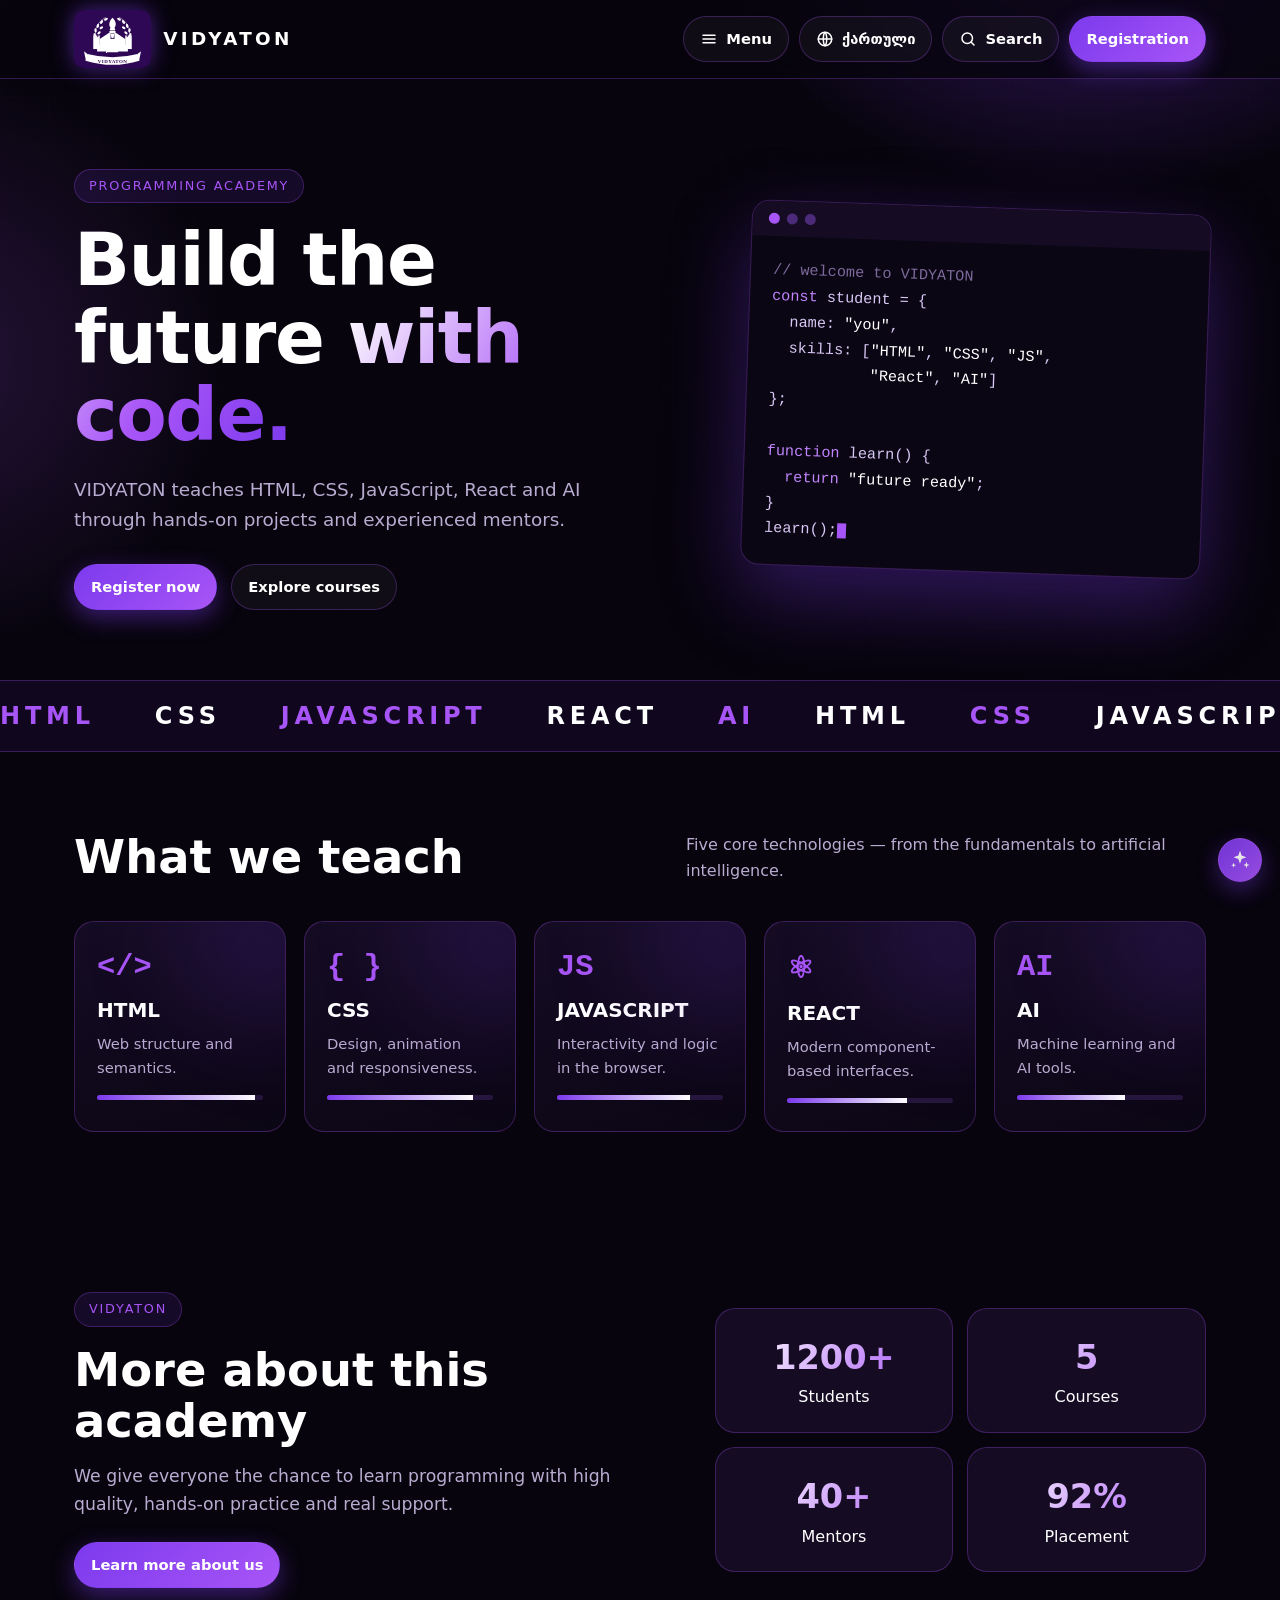
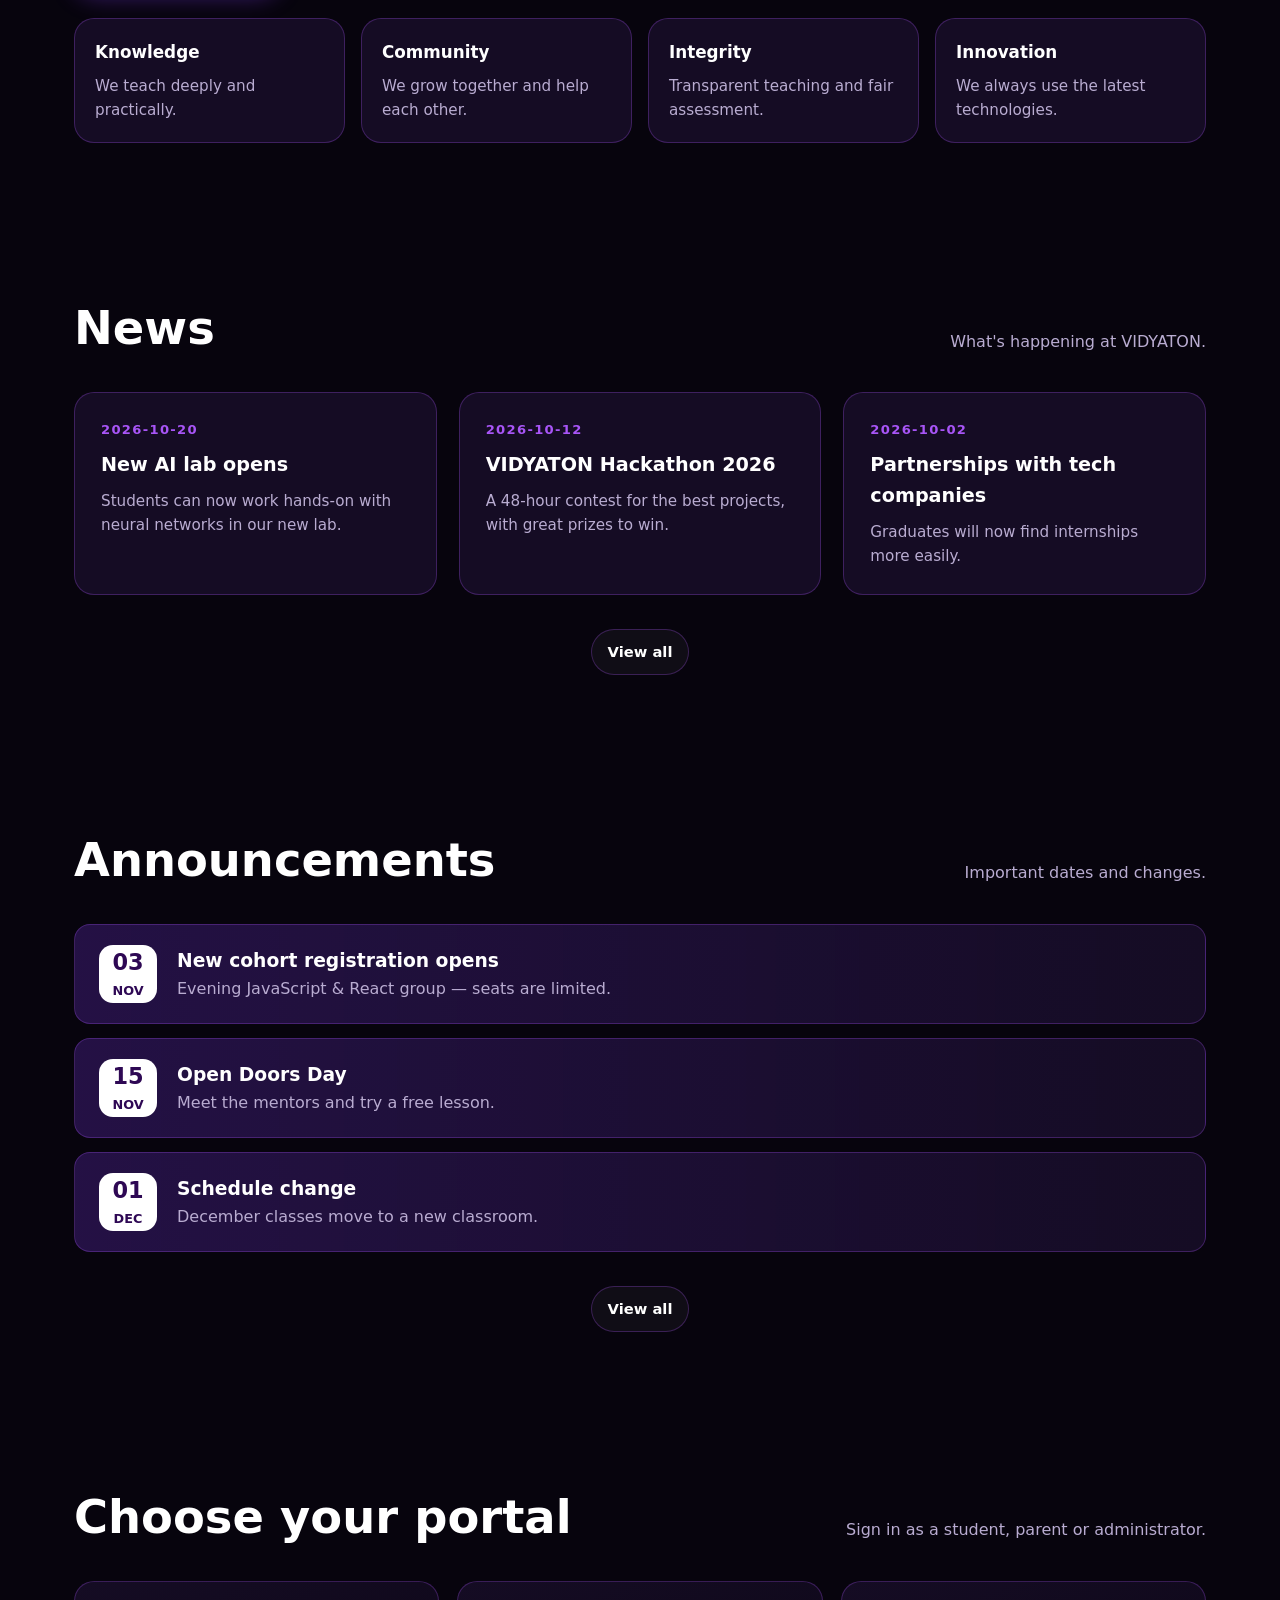
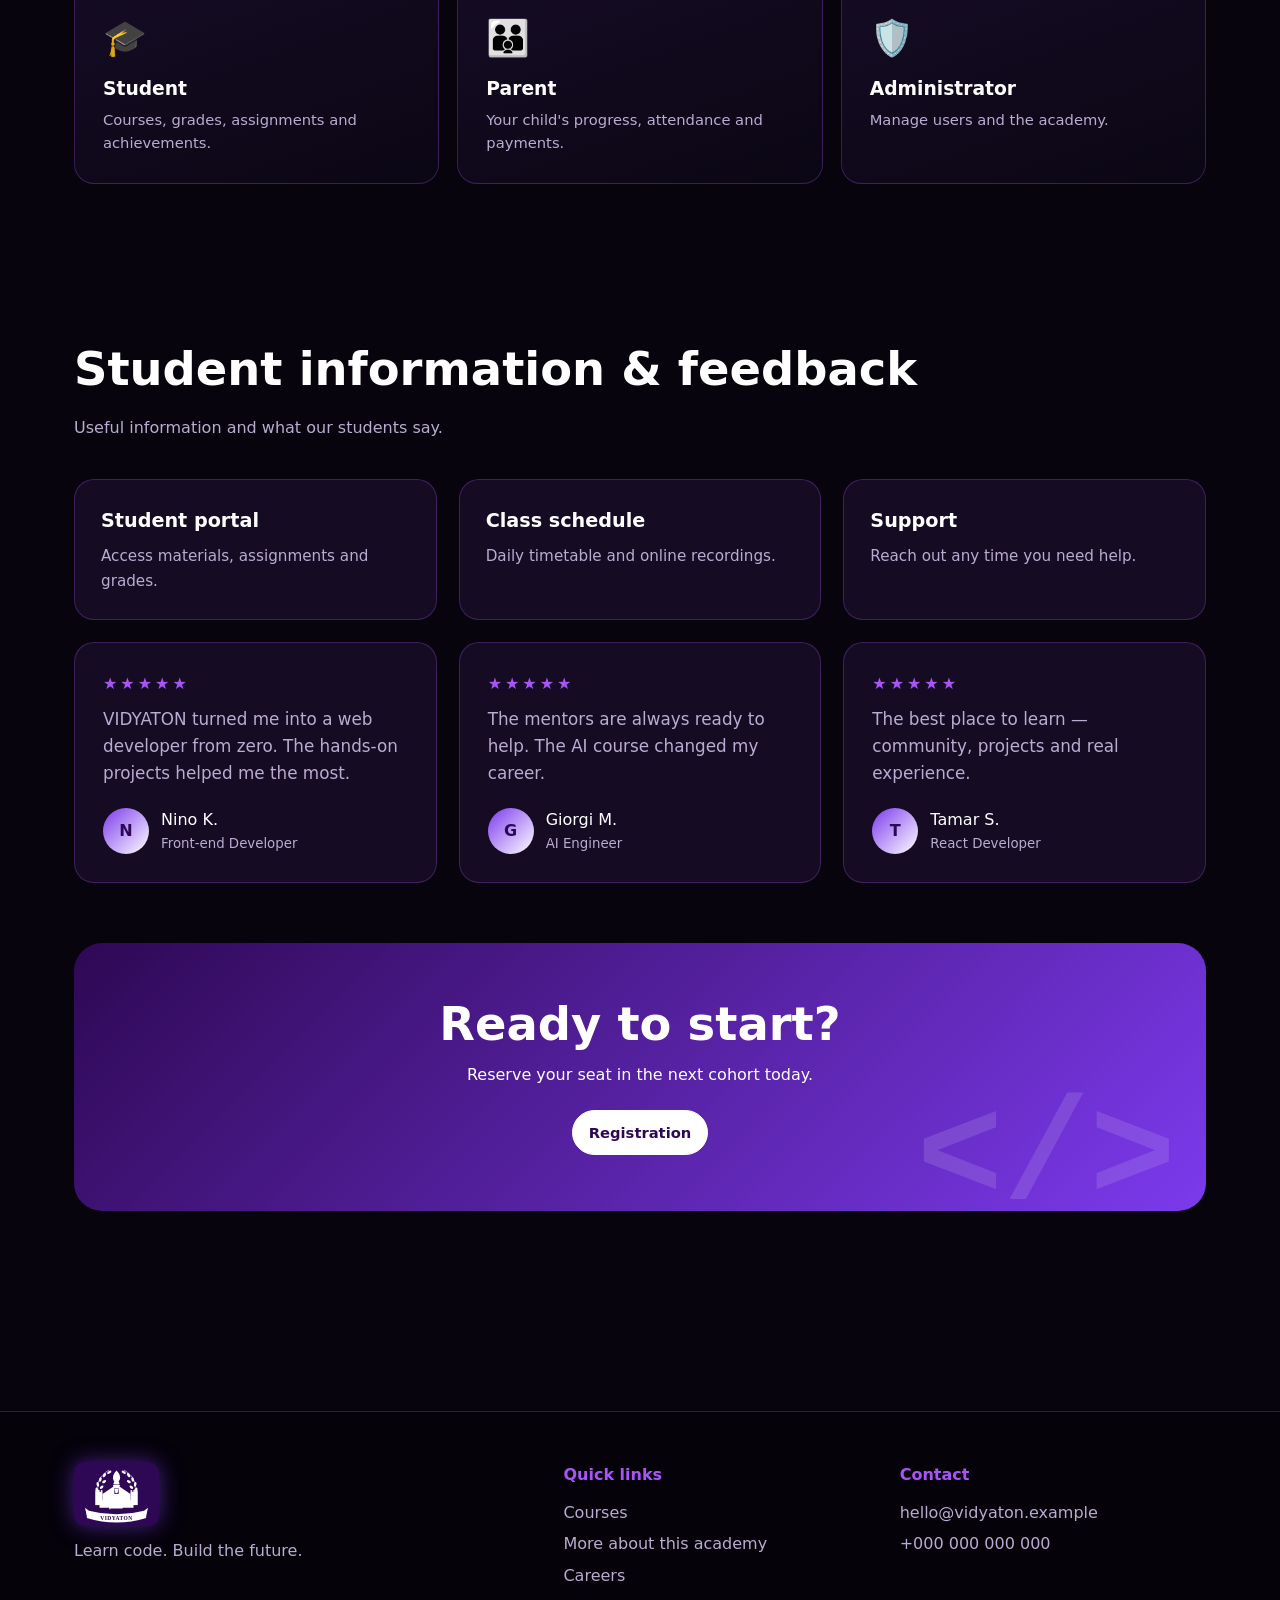
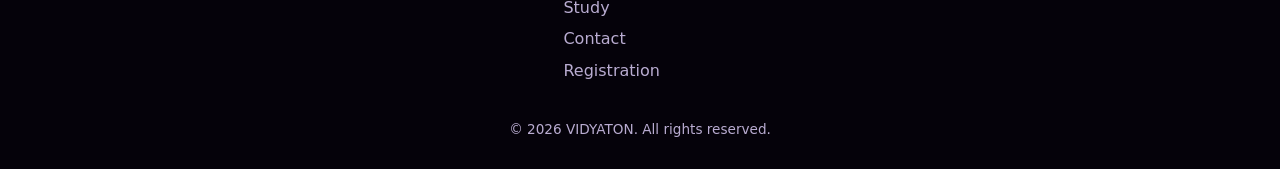
==== index.html @ b2bc313b "Add files via upload" ====
<!DOCTYPE html>
<html lang="en">
<head>
<meta charset="UTF-8">
<meta name="viewport" content="width=device-width, initial-scale=1">
<title>VIDYATON — Programming Academy</title>
<link rel="stylesheet" href="style.css">
<script src="app.js" defer></script>
<script src="assistant.js" defer></script>
</head>
<body>

<section class="hero">
  <div class="wrap hero-grid">
    <div>
      <span class="tag" data-i18n="h_tag">Programming Academy</span>
      <h1><span data-i18n="h_t1">Build the future</span> <span class="grad" data-i18n="h_t2">with code.</span></h1>
      <p class="lead" data-i18n="h_lead">VIDYATON teaches HTML, CSS, JavaScript, React and AI through hands-on projects and experienced mentors.</p>
      <div class="cta">
        <a class="btn primary" href="registration.html" data-i18n="h_cta1">Register now</a>
        <a class="btn" href="courses.html" data-i18n="h_cta2">Explore courses</a>
      </div>
    </div>
    <div class="terminal" aria-hidden="true">
      <div class="top"><i></i><i></i><i></i></div>
<pre><span class="c">// welcome to VIDYATON</span>
<span class="k">const</span> student = {
  name: <span class="s">"you"</span>,
  skills: [<span class="s">"HTML"</span>, <span class="s">"CSS"</span>, <span class="s">"JS"</span>,
           <span class="s">"React"</span>, <span class="s">"AI"</span>]
};

<span class="k">function</span> learn() {
  <span class="k">return</span> <span class="s">"future ready"</span>;
}
learn();<span class="cursor"></span></pre>
    </div>
  </div>
</section>

<div class="ticker" aria-hidden="true"><div>
  <span>HTML</span><span>CSS</span><span>JAVASCRIPT</span><span>REACT</span><span>AI</span>
  <span>HTML</span><span>CSS</span><span>JAVASCRIPT</span><span>REACT</span><span>AI</span>
  <span>HTML</span><span>CSS</span><span>JAVASCRIPT</span><span>REACT</span><span>AI</span>
  <span>HTML</span><span>CSS</span><span>JAVASCRIPT</span><span>REACT</span><span>AI</span>
</div></div>

<section class="block" id="languages">
  <div class="wrap">
    <div class="head reveal">
      <h2><span data-i18n="langs_t">What we teach</span></h2>
      <p class="sub" data-i18n="langs_s">Five core technologies — from the fundamentals to artificial intelligence.</p>
    </div>
    <div class="langs reveal">
      <a class="lang" href="courses.html"><div class="ic">&lt;/&gt;</div><h3>HTML</h3><p data-i18n="l_html">Web structure and semantics.</p><div class="bar-meter"><i style="width:95%"></i></div></a>
      <a class="lang" href="courses.html"><div class="ic">{ }</div><h3>CSS</h3><p data-i18n="l_css">Design, animation and responsiveness.</p><div class="bar-meter"><i style="width:88%"></i></div></a>
      <a class="lang" href="courses.html"><div class="ic">JS</div><h3>JAVASCRIPT</h3><p data-i18n="l_js">Interactivity and logic in the browser.</p><div class="bar-meter"><i style="width:80%"></i></div></a>
      <a class="lang" href="courses.html"><div class="ic">&#9883;</div><h3>REACT</h3><p data-i18n="l_react">Modern component-based interfaces.</p><div class="bar-meter"><i style="width:72%"></i></div></a>
      <a class="lang" href="courses.html"><div class="ic">AI</div><h3>AI</h3><p data-i18n="l_ai">Machine learning and AI tools.</p><div class="bar-meter"><i style="width:65%"></i></div></a>
    </div>
  </div>
</section>

<section class="block" id="about">
  <div class="wrap">
    <div class="about-split reveal">
      <div>
        <span class="tag">VIDYATON</span>
        <h2 data-i18n="ab_t">More about this academy</h2>
        <p style="color:var(--muted);margin:16px 0 24px;font-size:1.08rem" data-i18n="ab_m_p">We give everyone the chance to learn programming with high quality, hands-on practice and real support.</p>
        <a class="btn primary" href="about.html" data-i18n="learn_more">Learn more about us</a>
      </div>
      <div class="mini">
        <div class="stat"><b>1200+</b><span data-i18n="lab_students">Students</span></div>
        <div class="stat"><b>5</b><span data-i18n="lab_courses">Courses</span></div>
        <div class="stat"><b>40+</b><span data-i18n="lab_mentors">Mentors</span></div>
        <div class="stat"><b>92%</b><span data-i18n="lab_placed">Placement</span></div>
      </div>
    </div>
    <div class="valrow reveal">
      <div class="card"><h3 data-i18n="v1_t">Knowledge</h3><p data-i18n="v1_p">We teach deeply and practically.</p></div>
      <div class="card"><h3 data-i18n="v2_t">Community</h3><p data-i18n="v2_p">We grow together and help each other.</p></div>
      <div class="card"><h3 data-i18n="v3_t">Integrity</h3><p data-i18n="v3_p">Transparent teaching and fair assessment.</p></div>
      <div class="card"><h3 data-i18n="v4_t">Innovation</h3><p data-i18n="v4_p">We always use the latest technologies.</p></div>
    </div>
  </div>
</section>

<section class="block" id="news">
  <div class="wrap">
    <div class="head reveal">
      <h2 data-i18n="news_t">News</h2>
      <p class="sub" data-i18n="news_s">What's happening at VIDYATON.</p>
    </div>
    <div class="cards reveal">
      <article class="card"><div class="date">2026-10-20</div><h3 data-i18n="n1_t">New AI lab opens</h3><p data-i18n="n1_p">Students can now work hands-on with neural networks in our new lab.</p></article>
      <article class="card"><div class="date">2026-10-12</div><h3 data-i18n="n2_t">VIDYATON Hackathon 2026</h3><p data-i18n="n2_p">A 48-hour contest for the best projects, with great prizes to win.</p></article>
      <article class="card"><div class="date">2026-10-02</div><h3 data-i18n="n3_t">Partnerships with tech companies</h3><p data-i18n="n3_p">Graduates will now find internships more easily.</p></article>
    </div>
    <div class="more reveal"><a class="btn" href="news.html" data-i18n="view_all">View all</a></div>
  </div>
</section>

<section class="block" id="announcements">
  <div class="wrap">
    <div class="head reveal">
      <h2 data-i18n="an_t">Announcements</h2>
      <p class="sub" data-i18n="an_s">Important dates and changes.</p>
    </div>
    <div class="announce reveal">
      <div class="ann"><b><span>03</span>NOV</b><div><h3 data-i18n="a1_t">New cohort registration opens</h3><p style="color:var(--muted)" data-i18n="a1_p">Evening JavaScript &amp; React group — seats are limited.</p></div></div>
      <div class="ann"><b><span>15</span>NOV</b><div><h3 data-i18n="a2_t">Open Doors Day</h3><p style="color:var(--muted)" data-i18n="a2_p">Meet the mentors and try a free lesson.</p></div></div>
      <div class="ann"><b><span>01</span>DEC</b><div><h3 data-i18n="a3_t">Schedule change</h3><p style="color:var(--muted)" data-i18n="a3_p">December classes move to a new classroom.</p></div></div>
    </div>
    <div class="more reveal"><a class="btn" href="announcements.html" data-i18n="view_all">View all</a></div>
  </div>
</section>

<section class="block" id="portals">
  <div class="wrap">
    <div class="head reveal">
      <h2 data-i18n="portal_t">Choose your portal</h2>
      <p class="sub" data-i18n="portal_s">Sign in as a student, parent or administrator.</p>
    </div>
    <div class="portals reveal">
      <a class="portal" href="login.html?role=student"><div class="em">🎓</div><h3 data-i18n="pt_student">Student</h3><p data-i18n="pt_student_p">Courses, grades, assignments and achievements.</p></a>
      <a class="portal" href="login.html?role=parent"><div class="em">👪</div><h3 data-i18n="pt_parent">Parent</h3><p data-i18n="pt_parent_p">Your child's progress, attendance and payments.</p></a>
      <a class="portal" href="login.html?role=admin"><div class="em">🛡️</div><h3 data-i18n="pt_admin">Administrator</h3><p data-i18n="pt_admin_p">Manage users and the academy.</p></a>
    </div>
  </div>
</section>

<section class="block" id="feedback">
  <div class="wrap">
    <div class="head reveal">
      <h2 data-i18n="fb_t">Student information &amp; feedback</h2>
      <p class="sub" data-i18n="fb_s">Useful information and what our students say.</p>
    </div>
    <div class="cards reveal" style="margin-bottom:22px">
      <div class="card"><h3 data-i18n="si1_t">Student portal</h3><p data-i18n="si1_p">Access materials, assignments and grades.</p></div>
      <div class="card"><h3 data-i18n="si2_t">Class schedule</h3><p data-i18n="si2_p">Daily timetable and online recordings.</p></div>
      <div class="card"><h3 data-i18n="si3_t">Support</h3><p data-i18n="si3_p">Reach out any time you need help.</p></div>
    </div>
    <div class="cards reveal">
      <div class="card fb"><div class="stars">★★★★★</div><p class="q" data-i18n="f1">VIDYATON turned me into a web developer from zero. The hands-on projects helped me the most.</p><div class="who"><div class="avatar">N</div><div>Nino K.<small>Front-end Developer</small></div></div></div>
      <div class="card fb"><div class="stars">★★★★★</div><p class="q" data-i18n="f2">The mentors are always ready to help. The AI course changed my career.</p><div class="who"><div class="avatar">G</div><div>Giorgi M.<small>AI Engineer</small></div></div></div>
      <div class="card fb"><div class="stars">★★★★★</div><p class="q" data-i18n="f3">The best place to learn — community, projects and real experience.</p><div class="who"><div class="avatar">T</div><div>Tamar S.<small>React Developer</small></div></div></div>
    </div>
    <div class="band reveal">
      <h2 data-i18n="band_t">Ready to start?</h2>
      <p style="margin-bottom:22px" data-i18n="band_p">Reserve your seat in the next cohort today.</p>
      <a class="btn light" href="registration.html" data-i18n="nav_reg">Registration</a>
    </div>
  </div>
</section>

</body>
</html>
---- style.css ----
:root{
  --black:#07040d; --ink:#0f0819; --card:#150c24; --purple:#7c3aed; --purple2:#a855f7; --deep:#2e0854;
  --white:#fff; --muted:#b9acd1; --line:rgba(168,85,247,.28);
}
*{box-sizing:border-box;margin:0;padding:0}
html{scroll-behavior:smooth}
body{font-family:'Segoe UI','Noto Sans Georgian',system-ui,sans-serif;background:var(--black);color:var(--white);line-height:1.6;overflow-x:hidden}
body::before{content:"";position:fixed;inset:0;z-index:-2;background:
  radial-gradient(600px 400px at 85% -5%,rgba(124,58,237,.35),transparent 60%),
  radial-gradient(500px 500px at -5% 40%,rgba(168,85,247,.18),transparent 60%),var(--black)}
body::after{content:"";position:fixed;inset:0;z-index:-1;opacity:.35;pointer-events:none;
  background-image:linear-gradient(rgba(168,85,247,.07) 1px,transparent 1px),linear-gradient(90deg,rgba(168,85,247,.07) 1px,transparent 1px);background-size:48px 48px;
  mask-image:linear-gradient(#000,transparent 85%)}
a{color:inherit;text-decoration:none}
.wrap{max-width:1180px;margin:0 auto;padding:0 24px}

/* header */
header.site{position:sticky;top:0;z-index:50;backdrop-filter:blur(14px);background:rgba(7,4,13,.8);border-bottom:1px solid var(--line)}
.bar{display:flex;align-items:center;justify-content:space-between;height:78px}
.brand{display:flex;align-items:center;gap:12px}
.brand img{height:58px;width:auto;border-radius:10px;box-shadow:0 0 22px rgba(124,58,237,.55)}
.brand span{font-weight:900;letter-spacing:.18em;font-size:1.15rem}
.actions{display:flex;align-items:center;gap:10px}
.btn{display:inline-flex;align-items:center;gap:8px;border:1px solid var(--line);background:rgba(255,255,255,.04);color:#fff;padding:10px 16px;border-radius:999px;font:inherit;font-weight:600;font-size:.92rem;cursor:pointer;transition:.25s}
.btn:hover{border-color:var(--purple2);background:rgba(124,58,237,.25);transform:translateY(-2px)}
.btn.primary{background:linear-gradient(135deg,var(--purple),var(--purple2));border-color:transparent;box-shadow:0 8px 24px rgba(124,58,237,.45)}
.btn.primary:hover{box-shadow:0 12px 32px rgba(168,85,247,.65)}
.btn.light{background:#fff;color:var(--deep);border-color:#fff}
.btn svg{width:18px;height:18px;fill:none;stroke:currentColor;stroke-width:2;stroke-linecap:round}

/* menu overlay: blurred page + panel */
body.noscroll{overflow:hidden}
.overlay{position:fixed;inset:0;z-index:100;background:rgba(7,4,13,.4);backdrop-filter:blur(18px) saturate(130%);-webkit-backdrop-filter:blur(18px) saturate(130%);display:flex;align-items:flex-start;justify-content:center;padding:92px 20px 20px;opacity:0;visibility:hidden;transition:opacity .3s,visibility .3s;overflow-y:auto}
.overlay.open{opacity:1;visibility:visible}
.menu-panel{width:min(820px,100%);background:linear-gradient(160deg,rgba(28,15,50,.97),rgba(9,4,17,.97));border:1px solid var(--line);border-radius:26px;padding:26px;box-shadow:0 40px 110px rgba(124,58,237,.4);transform:translateY(-24px) scale(.97);transition:transform .35s cubic-bezier(.2,.8,.2,1)}
.overlay.open .menu-panel{transform:none}
.menu-top{display:flex;justify-content:space-between;align-items:center;margin-bottom:18px}
.menu-top h3{letter-spacing:.22em;font-size:.8rem;color:var(--purple2);text-transform:uppercase}
.menu-top .close{width:40px;height:40px;border-radius:50%;border:1px solid var(--line);background:rgba(255,255,255,.04);color:#fff;font-size:1.5rem;line-height:1;cursor:pointer;transition:.25s}
.menu-top .close:hover{background:var(--purple);transform:rotate(90deg)}
.menu-list{display:grid;grid-template-columns:repeat(2,1fr);gap:12px}
.menu-list a{display:flex;gap:14px;align-items:center;padding:16px 18px;border-radius:16px;border:1px solid var(--line);background:rgba(255,255,255,.03);opacity:0;transform:translateY(12px);transition:opacity .4s,transform .4s,background .25s,border-color .25s}
.menu-list a.wide{grid-column:1/-1}
.overlay.open .menu-list a{opacity:1;transform:none;transition-delay:calc(var(--i)*45ms),calc(var(--i)*45ms),0s,0s}
.menu-list a:hover{background:rgba(124,58,237,.3);border-color:var(--purple2);transform:translateY(-3px);transition-delay:0s}
.menu-list a.active{border-color:var(--purple2);background:rgba(124,58,237,.2)}
.mi{flex:none;width:44px;height:44px;border-radius:12px;background:linear-gradient(135deg,var(--purple),var(--deep));display:grid;place-items:center;font-weight:900;font-size:.95rem}
.menu-list b{display:block;font-size:1.05rem}
.menu-list small{color:var(--muted);font-size:.82rem}
.btn.on{border-color:var(--purple2);background:rgba(124,58,237,.25)}

/* hero */
.hero{padding:90px 0 70px;position:relative}
.hero-grid{display:grid;grid-template-columns:1.15fr .85fr;gap:50px;align-items:center}
.tag{display:inline-block;padding:6px 14px;border:1px solid var(--line);border-radius:999px;color:var(--purple2);font-size:.8rem;letter-spacing:.14em;text-transform:uppercase;margin-bottom:18px;background:rgba(124,58,237,.12)}
h1{font-size:clamp(2.4rem,6vw,4.6rem);line-height:1.05;font-weight:900;letter-spacing:-.02em}
h1 .grad,h2 .grad{background:linear-gradient(120deg,#fff,var(--purple2) 60%,var(--purple));-webkit-background-clip:text;background-clip:text;color:transparent}
.hero p.lead{margin:22px 0 30px;color:var(--muted);font-size:1.15rem;max-width:560px}
.cta{display:flex;gap:14px;flex-wrap:wrap}
.terminal{background:#0b0614;border:1px solid var(--line);border-radius:18px;box-shadow:0 30px 80px rgba(124,58,237,.35);overflow:hidden;transform:rotate(2deg);animation:float 6s ease-in-out infinite}
@keyframes float{50%{transform:rotate(2deg) translateY(-14px)}}
.terminal .top{display:flex;gap:7px;padding:12px 16px;background:#150c24}
.terminal .top i{width:11px;height:11px;border-radius:50%;background:#4b2a7a}
.terminal .top i:first-child{background:var(--purple2)}
.terminal pre{padding:22px;font:500 .95rem/1.7 Consolas,monospace;color:#d8c8f5;white-space:pre-wrap}
.k{color:#c084fc}.s{color:#fff}.c{color:#7c6a9c}
.cursor{display:inline-block;width:9px;height:1em;background:var(--purple2);vertical-align:middle;animation:blink 1s steps(2) infinite}
@keyframes blink{50%{opacity:0}}

/* sections */
section.block{padding:80px 0}
.head{display:flex;justify-content:space-between;align-items:end;gap:20px;margin-bottom:38px;flex-wrap:wrap}
h2{font-size:clamp(1.9rem,4vw,2.9rem);font-weight:900;line-height:1.1}
.sub{color:var(--muted);max-width:520px}
.ticker{overflow:hidden;border-block:1px solid var(--line);padding:16px 0;background:rgba(124,58,237,.08)}
.ticker div{display:flex;gap:60px;white-space:nowrap;animation:scroll 22s linear infinite;width:max-content}
.ticker span{font-weight:900;font-size:1.5rem;letter-spacing:.2em;color:var(--purple2)}
.ticker span:nth-child(even){color:#fff}
@keyframes scroll{to{transform:translateX(-50%)}}
.langs{display:grid;grid-template-columns:repeat(5,1fr);gap:18px}
.lang{position:relative;padding:28px 22px;border-radius:20px;background:linear-gradient(160deg,var(--card),#0b0614);border:1px solid var(--line);overflow:hidden;transition:.35s}
.lang::before{content:"";position:absolute;width:140px;height:140px;right:-50px;top:-50px;border-radius:50%;background:var(--purple);filter:blur(60px);opacity:.25;transition:.4s}
.lang:hover{transform:translateY(-10px);border-color:var(--purple2)}
.lang:hover::before{opacity:.7}
.lang .ic{font:900 1.9rem Consolas,monospace;color:var(--purple2);margin-bottom:10px}
.lang h3{font-size:1.25rem;margin-bottom:6px}
.lang p{color:var(--muted);font-size:.92rem}
.bar-meter{height:5px;border-radius:9px;background:#26173d;margin-top:16px;overflow:hidden}
.bar-meter i{display:block;height:100%;background:linear-gradient(90deg,var(--purple),#fff)}
.cards{display:grid;grid-template-columns:repeat(3,1fr);gap:22px}
.card{background:var(--card);border:1px solid var(--line);border-radius:20px;padding:26px;transition:.3s;position:relative}
.card:hover{transform:translateY(-6px);border-color:var(--purple2);box-shadow:0 20px 50px rgba(124,58,237,.25)}
.card .date{color:var(--purple2);font-size:.82rem;letter-spacing:.1em;text-transform:uppercase;margin-bottom:10px;font-weight:700}
.card h3{margin-bottom:8px;font-size:1.2rem}
.card p{color:var(--muted);font-size:.95rem}
.announce{display:grid;gap:14px}
.ann{display:flex;gap:20px;align-items:center;padding:20px 24px;border-radius:16px;background:linear-gradient(90deg,rgba(124,58,237,.25),var(--card));border:1px solid var(--line)}
.ann b{flex:none;width:58px;height:58px;border-radius:14px;background:#fff;color:var(--deep);display:grid;place-items:center;font-size:.8rem;text-align:center;line-height:1.1;font-weight:900}
.ann b span{display:block;font-size:1.4rem}
.fb{padding:28px}
.fb .q{font-size:1.05rem;margin-bottom:20px}
.fb .who{display:flex;align-items:center;gap:12px}
.avatar{width:46px;height:46px;border-radius:50%;background:linear-gradient(135deg,var(--purple),#fff);display:grid;place-items:center;font-weight:900;color:var(--deep)}
.who small{color:var(--muted);display:block}
.stars{color:var(--purple2);letter-spacing:3px;margin-bottom:10px}
.band{margin:60px 0;border-radius:28px;padding:56px;background:linear-gradient(135deg,var(--deep),var(--purple));text-align:center;position:relative;overflow:hidden}
.band::after{content:"</>";position:absolute;right:30px;bottom:-30px;font:900 9rem Consolas,monospace;opacity:.12}
.band h2{margin-bottom:12px}

/* sub-page hero */
.page-hero{padding:80px 0 40px;text-align:center}
.page-hero h1{font-size:clamp(2.2rem,5vw,3.8rem)}
.page-hero p{color:var(--muted);max-width:620px;margin:16px auto 0}
.grid2{display:grid;grid-template-columns:repeat(2,1fr);gap:22px}
.course{display:grid;grid-template-columns:90px 1fr auto;gap:22px;align-items:center;padding:26px;border-radius:22px;background:var(--card);border:1px solid var(--line);margin-bottom:18px;transition:.3s}
.course:hover{border-color:var(--purple2);transform:translateX(8px)}
.course .ic{width:90px;height:90px;border-radius:22px;background:linear-gradient(135deg,var(--purple),var(--deep));display:grid;place-items:center;font:900 1.4rem Consolas,monospace}
.course ul{list-style:none;display:flex;flex-wrap:wrap;gap:8px;margin-top:10px}
.course li,.pill{padding:4px 12px;border-radius:999px;border:1px solid var(--line);font-size:.8rem;color:var(--muted)}
.stats{display:grid;grid-template-columns:repeat(4,1fr);gap:18px;margin:40px 0}
.stat{text-align:center;padding:28px;border-radius:20px;border:1px solid var(--line);background:var(--card)}
.stat b{display:block;font-size:2.6rem;font-weight:900;background:linear-gradient(120deg,#fff,var(--purple2));-webkit-background-clip:text;background-clip:text;color:transparent}
.timeline{position:relative;padding-left:34px;border-left:2px solid var(--purple)}
.step{position:relative;margin-bottom:30px;padding:22px 26px;background:var(--card);border:1px solid var(--line);border-radius:18px}
.step::before{content:"";position:absolute;left:-44px;top:28px;width:18px;height:18px;border-radius:50%;background:#fff;box-shadow:0 0 0 5px var(--purple)}
.step h3{margin-bottom:4px}
.step small{color:var(--purple2);font-weight:700;letter-spacing:.1em}
.job{display:flex;justify-content:space-between;align-items:center;gap:16px;flex-wrap:wrap;padding:22px 26px;border:1px solid var(--line);border-radius:18px;background:var(--card);margin-bottom:14px;transition:.3s}
.job:hover{border-color:var(--purple2);background:#1b1030}
details{background:var(--card);border:1px solid var(--line);border-radius:14px;padding:18px 22px;margin-bottom:12px}
summary{cursor:pointer;font-weight:700}
details p{color:var(--muted);margin-top:10px}

/* form */
.form{max-width:760px;margin:20px auto 80px;padding:40px;border-radius:26px;background:linear-gradient(160deg,var(--card),#0b0614);border:1px solid var(--line);box-shadow:0 30px 80px rgba(124,58,237,.25)}
.row{display:grid;grid-template-columns:1fr 1fr;gap:18px}
label{display:block;margin-bottom:18px;font-weight:600;font-size:.9rem}
input,select,textarea{width:100%;margin-top:7px;padding:14px 16px;border-radius:12px;border:1px solid var(--line);background:#0b0614;color:#fff;font:inherit;outline:none;transition:.2s}
input:focus,select:focus,textarea:focus{border-color:var(--purple2);box-shadow:0 0 0 4px rgba(168,85,247,.2)}
.ok{display:none;text-align:center;padding:30px}
.ok.show{display:block}
.ok .big{font-size:3rem}

footer{border-top:1px solid var(--line);margin-top:60px;padding:50px 0 30px;background:#05020a}
.fgrid{display:grid;grid-template-columns:1.5fr 1fr 1fr;gap:30px}
footer h4{margin-bottom:12px;color:var(--purple2)}
footer a{display:block;color:var(--muted);margin-bottom:6px}
footer a:hover{color:#fff}
.copy{margin-top:30px;text-align:center;color:var(--muted);font-size:.85rem}
.reveal{opacity:0;transform:translateY(30px);transition:.8s}
.reveal.in{opacity:1;transform:none}

@media(max-width:920px){
  .hero-grid,.cards,.grid2,.fgrid{grid-template-columns:1fr}
  .langs{grid-template-columns:repeat(2,1fr)}
  .stats{grid-template-columns:repeat(2,1fr)}
  .course{grid-template-columns:1fr}
  .row{grid-template-columns:1fr}
  .btn .t{display:none}
  .brand span{display:none}
  .terminal{transform:none;animation:none}
}

/* search page */
.sbox{max-width:760px;margin:0 auto 18px}
.sbox input{margin:0;padding:20px 26px;font-size:1.25rem;border-radius:999px;border:1px solid var(--purple2);background:var(--card);box-shadow:0 0 40px rgba(124,58,237,.3)}
.chips{max-width:760px;margin:0 auto 10px;display:flex;flex-wrap:wrap;gap:8px;align-items:center;color:var(--muted);font-size:.9rem}
.chip{border:1px solid var(--line);background:rgba(255,255,255,.04);color:#fff;padding:6px 14px;border-radius:999px;font:inherit;font-size:.85rem;cursor:pointer;transition:.2s}
.chip:hover{background:var(--purple);border-color:var(--purple2)}
.scount{max-width:760px;margin:18px auto 10px;color:var(--purple2);font-weight:700;font-size:.85rem;letter-spacing:.08em;text-transform:uppercase;min-height:1.2em}
.sres{max-width:760px;margin:0 auto 80px;display:grid;gap:12px}
.sres a{display:block;padding:18px 22px;border-radius:16px;background:var(--card);border:1px solid var(--line);transition:.25s}
.sres a:hover{border-color:var(--purple2);transform:translateX(6px)}
.sres small{color:var(--purple2);font-weight:700;letter-spacing:.1em;text-transform:uppercase;font-size:.7rem}
.sres h3{margin:2px 0 4px;font-size:1.15rem}
.sres p{color:var(--muted);font-size:.92rem}
.sres .none{text-align:center;padding:30px}

/* contact page */
.contact-grid{display:grid;grid-template-columns:1fr 1.2fr;gap:26px;max-width:1000px;margin:0 auto 80px}
.contact-grid .form{margin:0;max-width:none}
.info{display:grid;gap:16px;align-content:start}
.info .card h3{color:var(--purple2);font-size:.8rem;letter-spacing:.14em;text-transform:uppercase;margin-bottom:6px}
.info .card p{color:#fff;font-size:1.05rem}

/* list pages */
.more{display:flex;justify-content:center;margin-top:34px}
.about-split{display:grid;grid-template-columns:1.1fr .9fr;gap:40px;align-items:center}
.about-split .mini{display:grid;grid-template-columns:repeat(2,1fr);gap:14px}
.about-split .stat{padding:22px}
.about-split .stat b{font-size:2.1rem}
.valrow{display:grid;grid-template-columns:repeat(4,1fr);gap:16px;margin-top:30px}
.valrow .card{padding:20px}
.valrow h3{font-size:1.05rem}

@media(max-width:920px){
  .menu-list{grid-template-columns:1fr}
  .overlay{padding-top:84px}
  .contact-grid,.about-split{grid-template-columns:1fr}
  .valrow{grid-template-columns:repeat(2,1fr)}
}

/* ---------- accounts: login / registration ---------- */
[hidden]{display:none!important}
.form.auth{max-width:640px}
.demo-banner{background:rgba(251,191,36,.12);border:1px solid rgba(251,191,36,.45);color:#fbbf24;border-radius:12px;padding:10px 14px;font-size:.85rem;margin-bottom:20px}
.roles{display:grid;grid-template-columns:repeat(3,1fr);gap:10px;margin-bottom:22px}
.roles button{border:1px solid var(--line);background:rgba(255,255,255,.04);color:#fff;border-radius:14px;padding:14px 8px;font:inherit;font-weight:700;cursor:pointer;transition:.25s}
.roles button span{display:block;font-size:1.5rem;margin-bottom:2px}
.roles button:hover{border-color:var(--purple2)}
.roles button.on{background:linear-gradient(135deg,var(--purple),var(--purple2));border-color:transparent;box-shadow:0 8px 24px rgba(124,58,237,.45)}
.note{color:var(--muted);font-size:.88rem;margin:-6px 0 14px}
.note.warn{color:#fbbf24}
.note code,.demo-box code,.code{font-family:Consolas,monospace;background:#0b0614;border:1px solid var(--line);padding:2px 8px;border-radius:8px;color:var(--purple2);font-weight:700}
.err{background:rgba(248,113,113,.12);border:1px solid rgba(248,113,113,.5);color:#fca5a5;padding:10px 14px;border-radius:12px;margin-bottom:16px;font-size:.9rem}
.gbox{border:1px dashed var(--purple2);border-radius:16px;padding:16px 18px;margin-bottom:18px;background:rgba(124,58,237,.1)}
.gbox h3{margin-bottom:4px}
label.check{display:flex;gap:10px;align-items:flex-start;font-weight:500}
label.check input{width:auto;margin-top:4px}
label small{color:var(--muted);font-weight:400}
.demo-box{display:flex;justify-content:space-between;align-items:center;gap:12px;flex-wrap:wrap;margin-top:18px;padding:14px 16px;border:1px solid var(--line);border-radius:14px;background:rgba(255,255,255,.03);font-size:.9rem}
.demo-box small{color:var(--muted)}
.switch{text-align:center;margin-top:18px;color:var(--muted)}
.switch a,.linkbtn{color:var(--purple2);font-weight:700;text-decoration:underline;background:none;border:0;cursor:pointer;font:inherit}
.done{text-align:center}
.done .big{font-size:3rem;color:var(--purple2)}
.done .steps{text-align:left;max-width:460px;margin:12px auto;padding-left:20px;display:grid;gap:10px}
.done .code{display:block;margin-top:6px;font-size:1.3rem;text-align:center;padding:10px}
.backend{max-width:640px;margin:-50px auto 80px;border:1px solid var(--line);border-radius:16px;padding:16px 20px;background:var(--card)}
.backend summary{cursor:pointer;font-weight:700;color:var(--purple2)}
.backend ul{margin:12px 0 0 18px;display:grid;gap:8px;color:var(--muted);font-size:.92rem}
.portals{display:grid;grid-template-columns:repeat(3,1fr);gap:18px}
.portal{display:block;padding:28px;border-radius:20px;background:linear-gradient(160deg,var(--card),#0b0614);border:1px solid var(--line);transition:.3s}
.portal:hover{transform:translateY(-8px);border-color:var(--purple2);box-shadow:0 20px 50px rgba(124,58,237,.3)}
.portal .em{font-size:2.2rem}.portal h3{margin:8px 0 4px}.portal p{color:var(--muted);font-size:.92rem}
@media(max-width:920px){.portals{grid-template-columns:1fr}.roles button{padding:10px 4px;font-size:.85rem}}
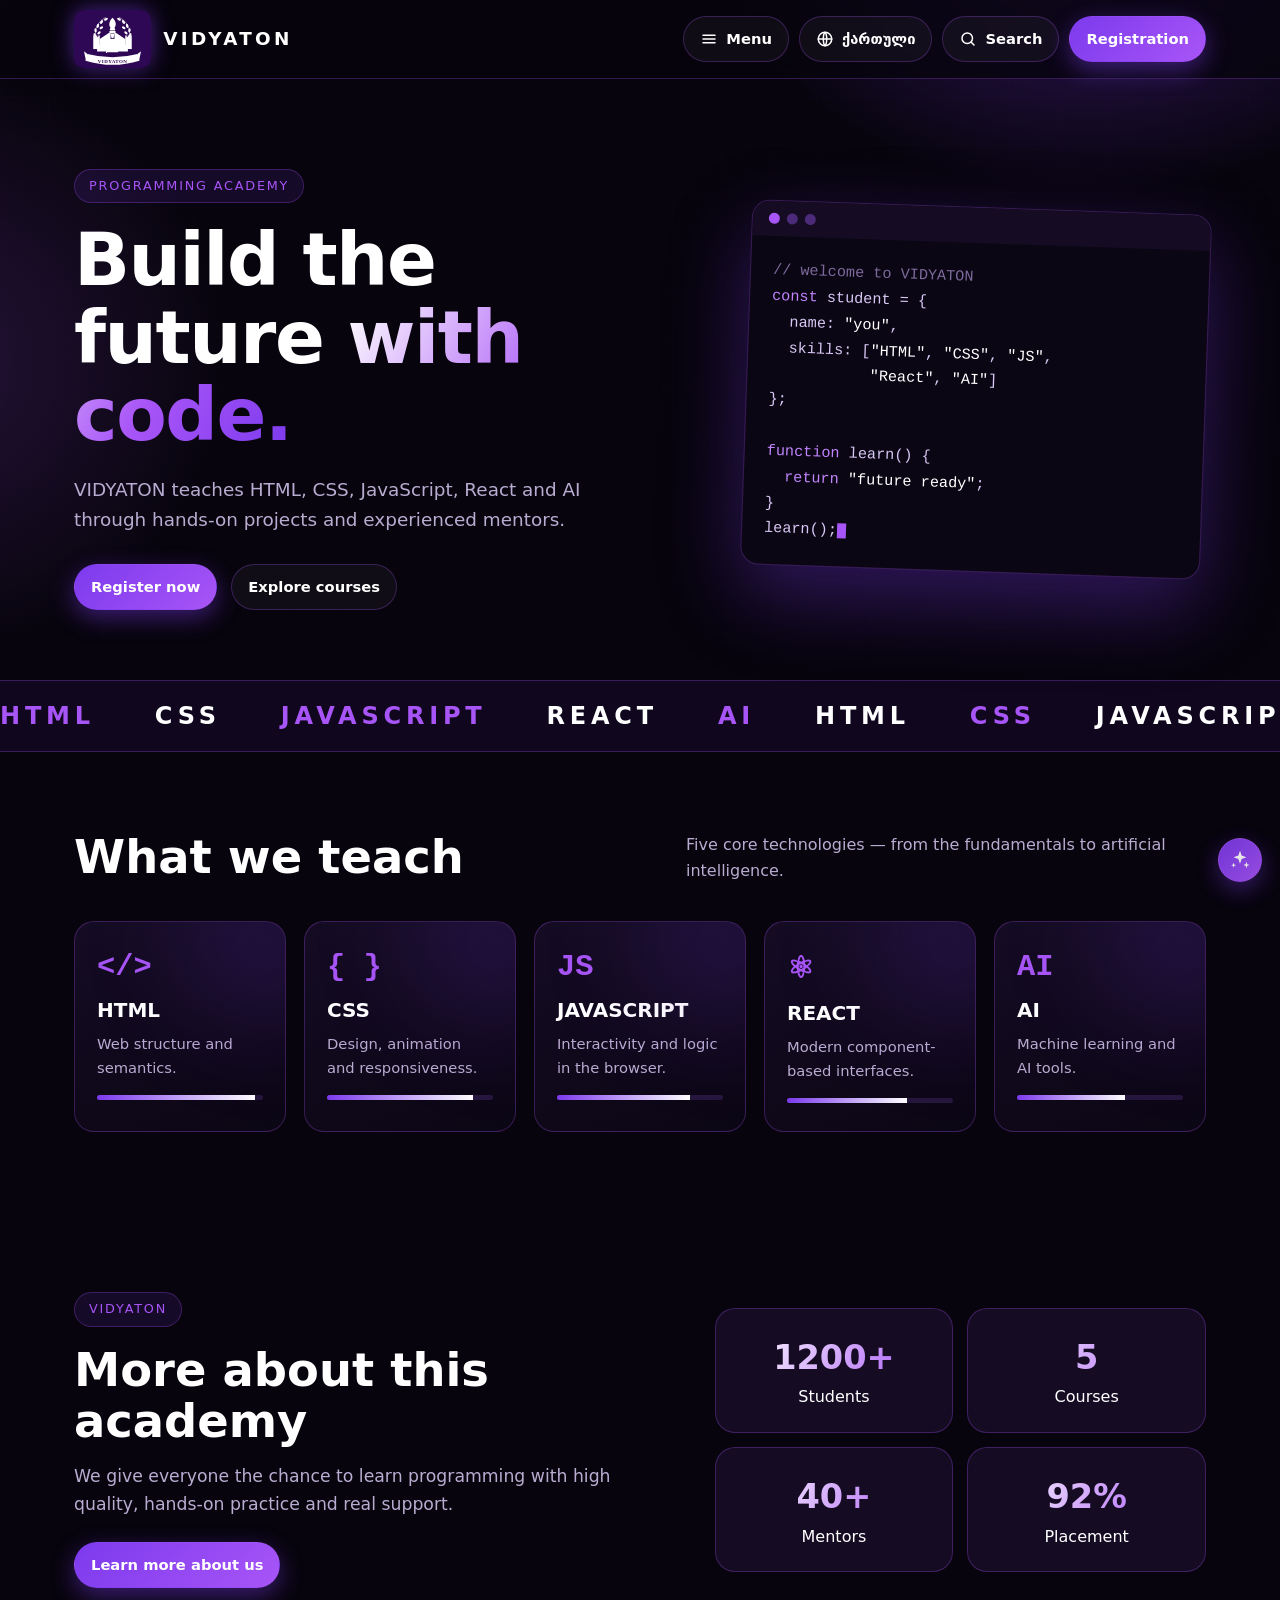
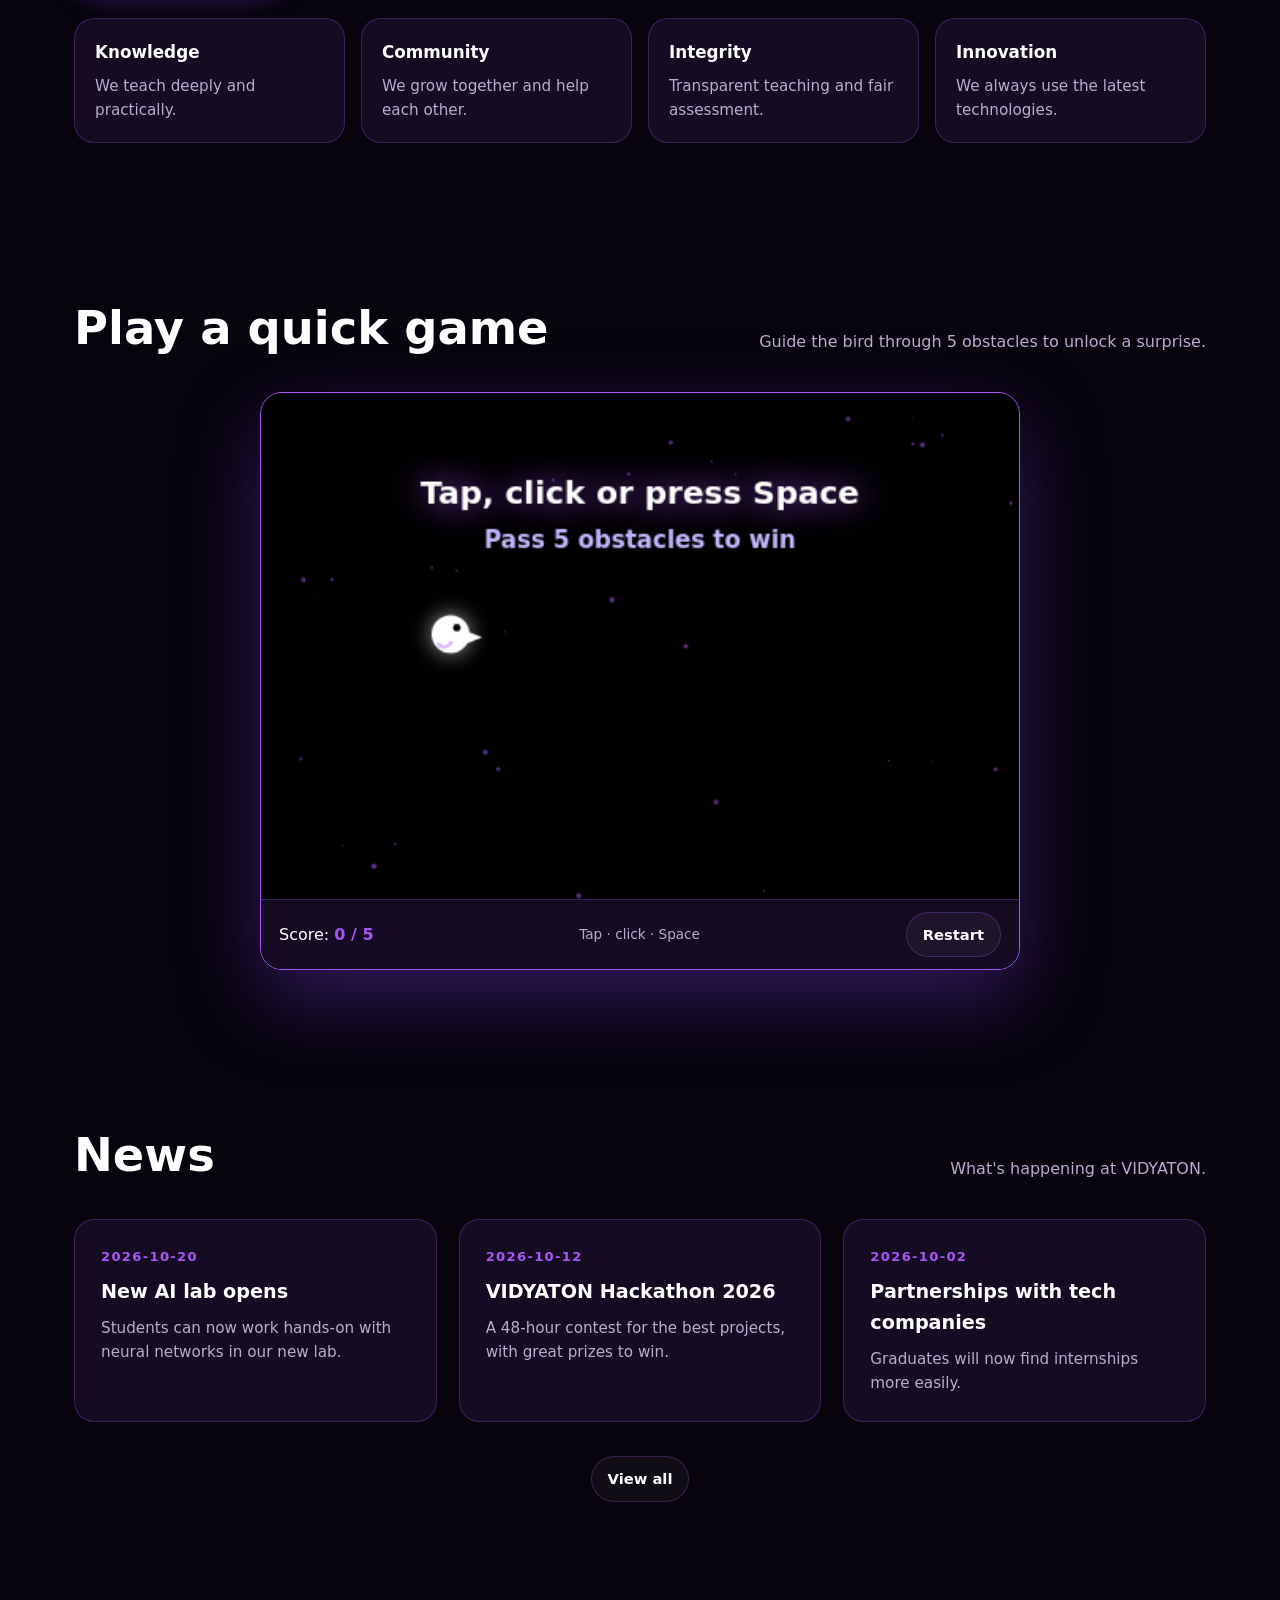
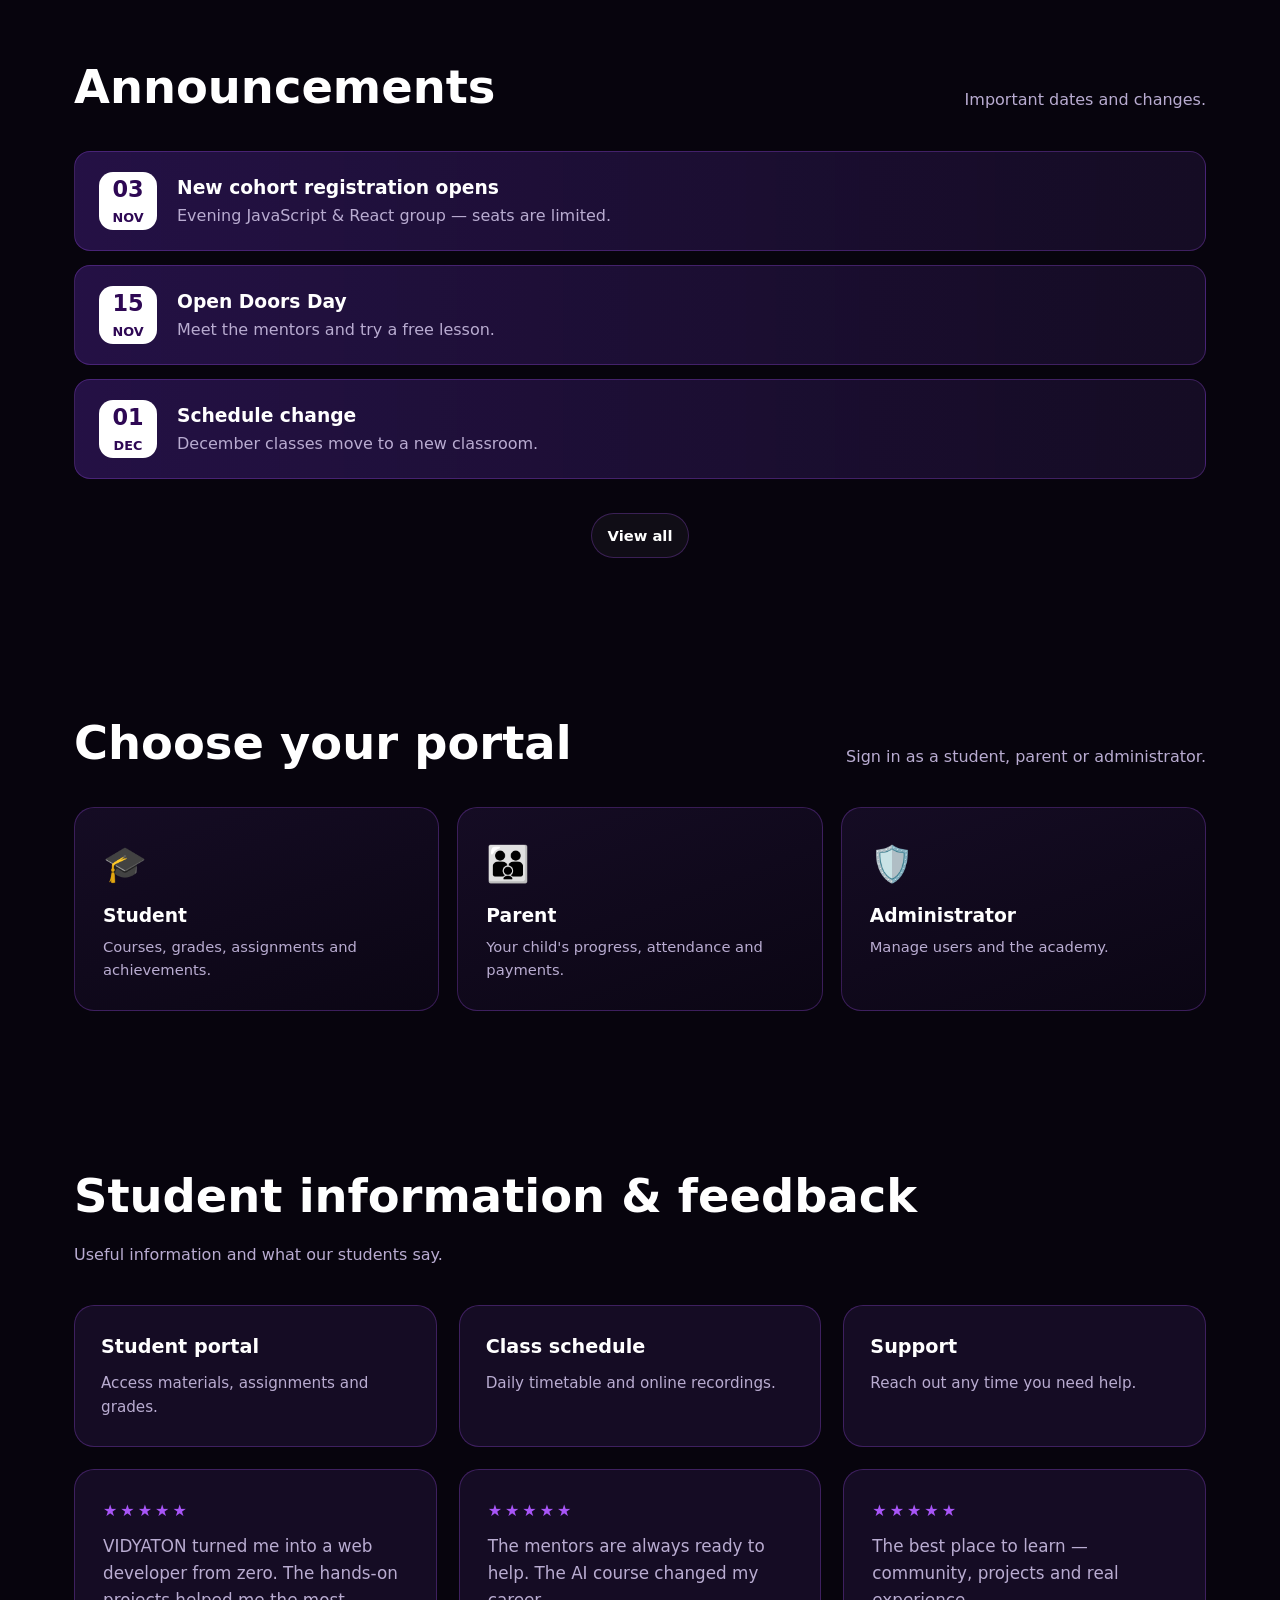
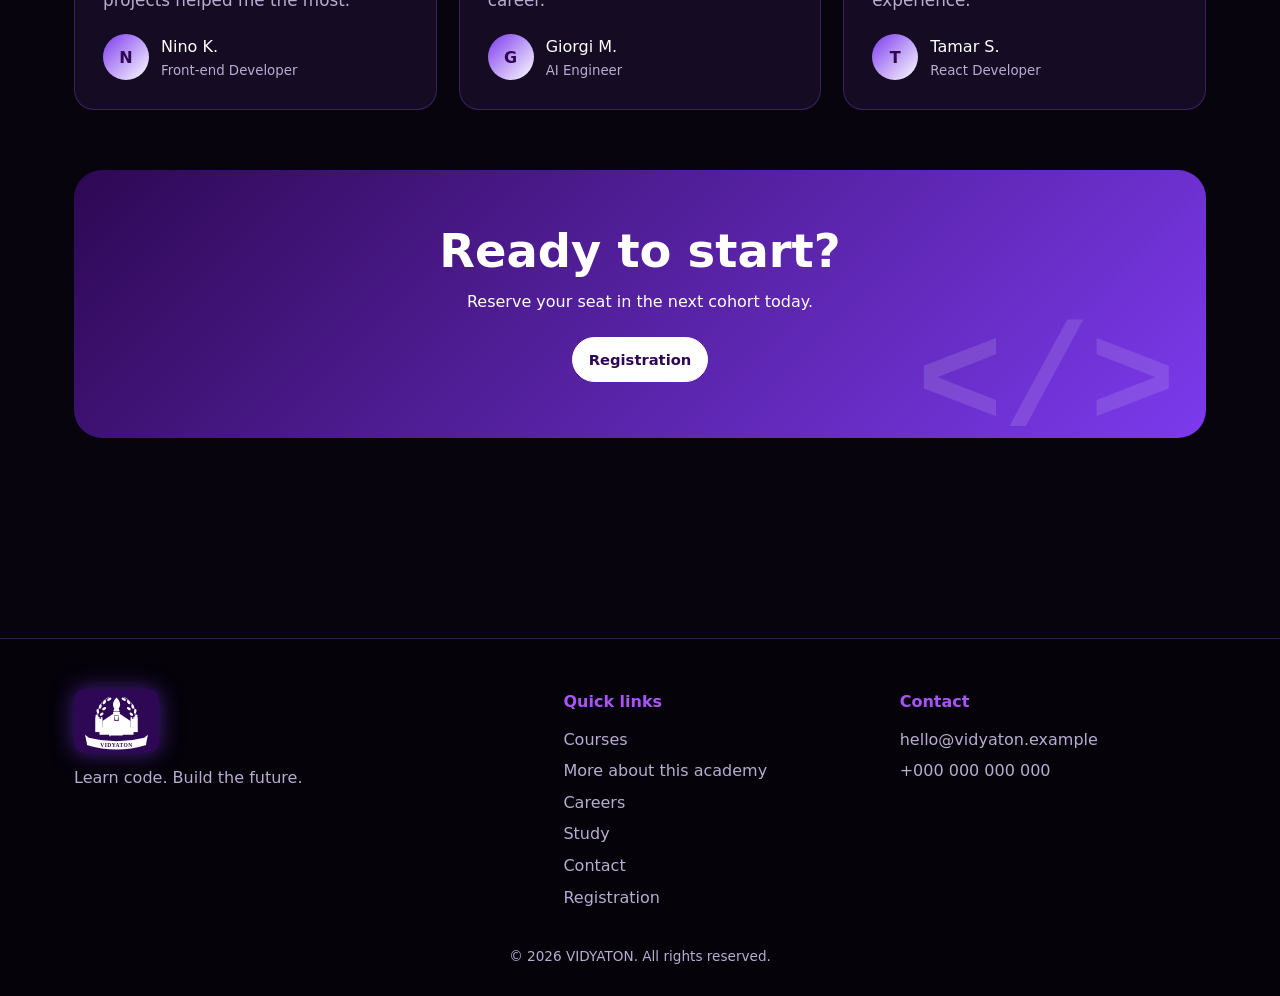
==== commit 1ac1efb6: "Add files via upload" ====
--- a/index.html
+++ b/index.html
@@ -7,6 +7,7 @@
 <link rel="stylesheet" href="style.css">
 <script src="app.js" defer></script>
 <script src="assistant.js" defer></script>
+<script src="game.js" defer></script>
 </head>
 <body>
 
@@ -86,6 +87,19 @@
   </div>
 </section>
 
+<section class="block" id="game">
+  <div class="wrap">
+    <div class="head reveal">
+      <h2 data-i18n="gm_t">Play a quick game</h2>
+      <p class="sub" data-i18n="gm_s">Guide the bird through 5 obstacles to unlock a surprise.</p>
+    </div>
+    <div class="game reveal">
+      <canvas id="flappy" tabindex="0" aria-label="Mini flappy bird game. Press Space or tap to flap."></canvas>
+      <div class="game-ui"><span><span data-i18n="gm_sc">Score</span>: <b id="gScore">0 / 5</b></span><span class="hint" data-i18n="gm_h">Tap · click · Space</span><button class="btn" id="gReset" data-i18n="gm_r">Restart</button></div>
+    </div>
+  </div>
+</section>
+
 <section class="block" id="news">
   <div class="wrap">
     <div class="head reveal">
--- a/style.css
+++ b/style.css
@@ -234,3 +234,11 @@
 .portal:hover{transform:translateY(-8px);border-color:var(--purple2);box-shadow:0 20px 50px rgba(124,58,237,.3)}
 .portal .em{font-size:2.2rem}.portal h3{margin:8px 0 4px}.portal p{color:var(--muted);font-size:.92rem}
 @media(max-width:920px){.portals{grid-template-columns:1fr}.roles button{padding:10px 4px;font-size:.85rem}}
+
+/* mini game */
+.game{max-width:760px;margin:0 auto;border:1px solid var(--purple2);border-radius:22px;overflow:hidden;background:#000;box-shadow:0 30px 80px rgba(124,58,237,.35)}
+.game canvas{display:block;width:100%;height:auto;aspect-ratio:3/2;cursor:pointer;touch-action:manipulation;outline:none}
+.game canvas:focus-visible{box-shadow:inset 0 0 0 3px var(--purple2)}
+.game-ui{display:flex;justify-content:space-between;align-items:center;gap:12px;flex-wrap:wrap;padding:12px 18px;background:var(--card);border-top:1px solid var(--line)}
+.game-ui .hint{color:var(--muted);font-size:.85rem}
+.game-ui b{color:var(--purple2)}
